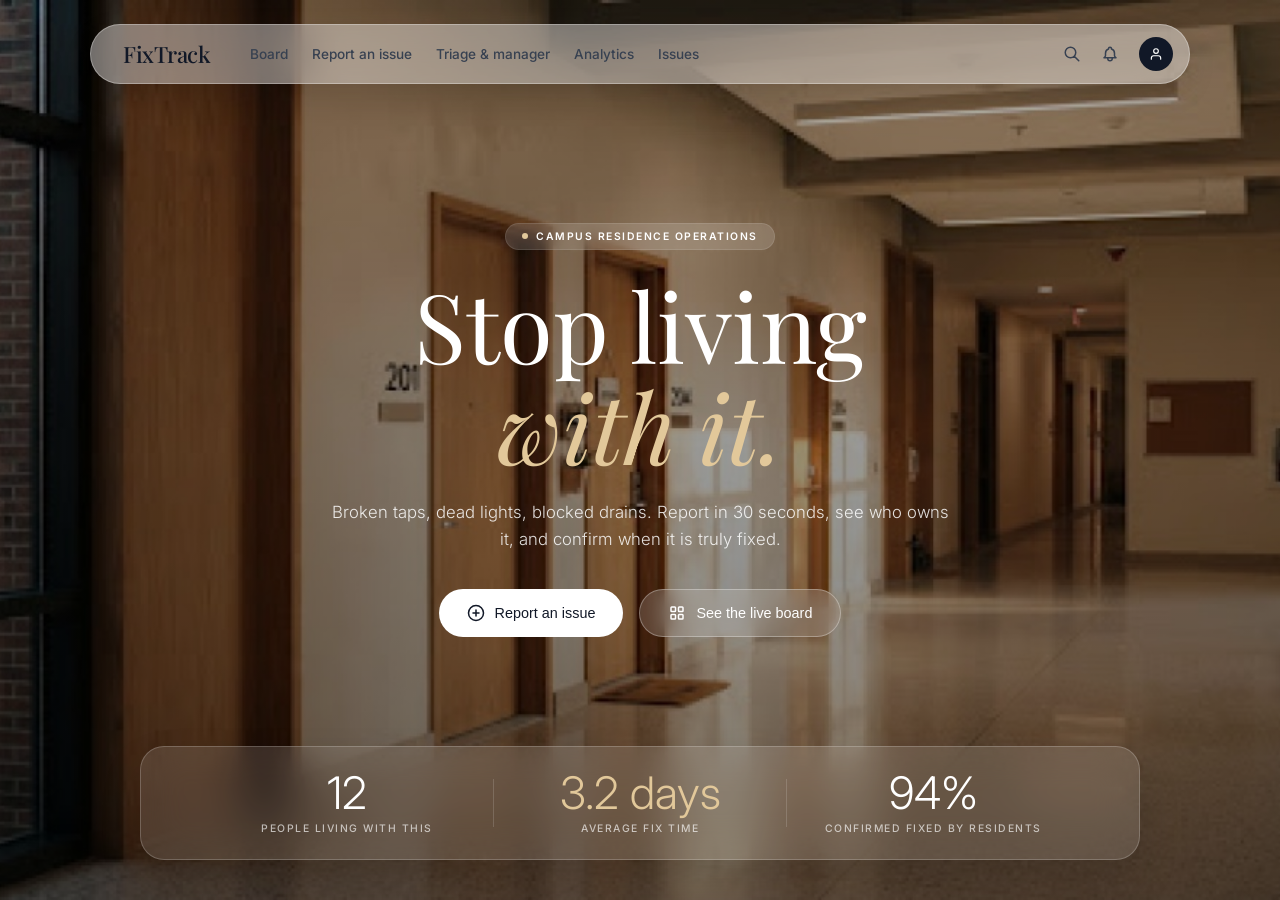
==== Index.html @ f8e8e826 "added hero section of landing page" ====
<!DOCTYPE html>
<html lang="en">

<head>
    <meta charset="UTF-8">
    <meta name="viewport" content="width=device-width, initial-scale=1.0">
    <title>FixTrack - Hero</title>
    <link rel="preconnect" href="https://fonts.googleapis.com">
    <link rel="preconnect" href="https://fonts.gstatic.com" crossorigin>
    <link
        href="https://fonts.googleapis.com/css2?family=Inter:wght@300;400;500;600&family=Playfair+Display:ital,wght@0,400;0,500;1,400;1,500&display=swap"
        rel="stylesheet">
    <link rel="stylesheet" href="style.css">
</head>

<body>
    <div class="hero-section">
        <img src="image_2218ff.jpg" alt="Campus Hallway" class="hero-bg-img">
        <div class="hero-overlay"></div>
        <nav class="navbar">
            <div class="nav-left">
                <div class="logo">FixTrack</div>
                <div class="nav-links">
                    <a href="#">Board</a>
                    <a href="#">Report an issue</a>
                    <a href="#">Triage & manager</a>
                    <a href="#">Analytics</a>
                    <a href="#">Issues</a>
                </div>
            </div>
            <div class="nav-right">
                <svg class="nav-icon" width="18" height="18" fill="none" stroke="currentColor" stroke-width="2"
                    viewBox="0 0 24 24">
                    <path stroke-linecap="round" stroke-linejoin="round"
                        d="M21 21l-6-6m2-5a7 7 0 11-14 0 7 7 0 0114 0z"></path>
                </svg>
                <svg class="nav-icon" width="18" height="18" fill="none" stroke="currentColor" stroke-width="2"
                    viewBox="0 0 24 24">
                    <path stroke-linecap="round" stroke-linejoin="round"
                        d="M15 17h5l-1.405-1.405A2.032 2.032 0 0118 14.158V11a6.002 6.002 0 00-4-5.659V5a2 2 0 10-4 0v.341C7.67 6.165 6 8.388 6 11v3.159c0 .538-.214 1.055-.595 1.436L4 17h5m6 0v1a3 3 0 11-6 0v-1m6 0H9">
                    </path>
                </svg>
                <div class="profile-btn">
                    <svg width="14" height="14" fill="none" stroke="currentColor" stroke-width="2" viewBox="0 0 24 24">
                        <path stroke-linecap="round" stroke-linejoin="round"
                            d="M20 21v-2a4 4 0 00-4-4H8a4 4 0 00-4 4v2m8-10a4 4 0 100-8 4 4 0 000 8z"></path>
                    </svg>
                </div>
            </div>
        </nav>
        <div class="hero-content">
            <div class="tag">
                <span class="tag-dot"></span> Campus Residence Operations
            </div>
            <h1 class="hero-title">
                Stop living <br> <i>with it.</i>
            </h1>
            <p class="hero-subtitle">
                Broken taps, dead lights, blocked drains. Report in 30 seconds,
                see who owns it, and confirm when it is truly fixed.
            </p>
            <div class="btn-group">
                <button class="btn btn-primary">
                    <svg width="18" height="18" fill="none" stroke="currentColor" stroke-width="2" viewBox="0 0 24 24">
                        <circle cx="12" cy="12" r="10"></circle>
                        <path stroke-linecap="round" stroke-linejoin="round" d="M12 8v8M8 12h8"></path>
                    </svg>
                    Report an issue
                </button>
                <button class="btn btn-secondary">
                    <svg width="18" height="18" fill="none" stroke="currentColor" stroke-width="2" viewBox="0 0 24 24">
                        <path stroke-linecap="round" stroke-linejoin="round"
                            d="M4 5a1 1 0 011-1h4a1 1 0 011 1v4a1 1 0 01-1 1H5a1 1 0 01-1-1V5zm10 0a1 1 0 011-1h4a1 1 0 011 1v4a1 1 0 01-1 1h-4a1 1 0 01-1-1V5zM4 15a1 1 0 011-1h4a1 1 0 011 1v4a1 1 0 01-1 1H5a1 1 0 01-1-1v-4zm10 0a1 1 0 011-1h4a1 1 0 011 1v4a1 1 0 01-1 1h-4a1 1 0 01-1-1v-4z">
                        </path>
                    </svg>
                    See the live board
                </button>
            </div>
        </div>
        <div class="stats-bar">
            <div class="stat-item">
                <div class="stat-num">12</div>
                <div class="stat-label">People living with this</div>
            </div>
            <div class="stat-divider"></div>
            <div class="stat-item">
                <div class="stat-num highlight">3.2 days</div>
                <div class="stat-label">Average fix time</div>
            </div>
            <div class="stat-divider"></div>
            <div class="stat-item">
                <div class="stat-num">94%</div>
                <div class="stat-label">Confirmed fixed by residents</div>
            </div>
        </div>
    </div>
</body>

</html>
---- style.css ----
* {
    margin: 0;
    padding: 0;
    box-sizing: border-box;
}

body {
    font-family: 'Inter', sans-serif;
    overflow-x: hidden;
    background-color: #000;
}

.hero-section {
    position: relative;
    width: 100vw;
    height: 100vh;
    display: flex;
    flex-direction: column;
    align-items: center;
    justify-content: center;
    overflow: hidden;
    /* Ensures the image doesn't spill out */
    color: white;
}

.hero-bg-img {
    position: absolute;
    top: 0;
    left: 0;
    width: 100%;
    height: 100%;
    object-fit: cover;
    z-index: 1;
}

.hero-overlay {
    position: absolute;
    top: 0;
    left: 0;
    width: 100%;
    height: 100%;
    background: linear-gradient(rgba(0, 0, 0, 0.3), rgba(0, 0, 0, 0.5));
    z-index: 2;
}

.navbar {
    position: absolute;
    top: 24px;
    width: 92%;
    max-width: 1100px;
    height: 60px;
    background: rgba(255, 255, 255, 0.4);
    backdrop-filter: blur(24px);
    -webkit-backdrop-filter: blur(24px);
    border: 1px solid rgba(255, 255, 255, 0.3);
    border-radius: 100px;
    display: flex;
    align-items: center;
    justify-content: space-between;
    padding: 0 16px 0 32px;
    z-index: 10;
    box-shadow: 0 10px 30px rgba(0, 0, 0, 0.1);
}

.nav-left {
    display: flex;
    align-items: center;
    gap: 40px;
}

.logo {
    font-family: 'Playfair Display', serif;
    font-size: 1.4rem;
    font-weight: 500;
    color: #111827;
    letter-spacing: -0.5px;
}

.nav-links {
    display: flex;
    gap: 24px;
}

.nav-links a {
    text-decoration: none;
    color: #374151;
    font-size: 0.85rem;
    font-weight: 500;
    transition: color 0.2s;
}

.nav-links a:hover {
    color: #000;
}

.nav-right {
    display: flex;
    align-items: center;
    gap: 20px;
    color: #374151;
}

.nav-icon {
    cursor: pointer;
    transition: color 0.2s;
}

.nav-icon:hover {
    color: #000;
}

.profile-btn {
    width: 34px;
    height: 34px;
    background-color: #111827;
    border-radius: 50%;
    display: flex;
    align-items: center;
    justify-content: center;
    color: white;
    cursor: pointer;
}

.hero-content {
    text-align: center;
    max-width: 750px;
    margin-top: -40px;
    z-index: 5;
    position: relative;
}

.tag {
    display: inline-flex;
    align-items: center;
    gap: 8px;
    background: rgba(255, 255, 255, 0.15);
    backdrop-filter: blur(10px);
    padding: 6px 16px;
    border-radius: 50px;
    font-size: 0.65rem;
    font-weight: 600;
    letter-spacing: 1.5px;
    text-transform: uppercase;
    margin-bottom: 24px;
    border: 1px solid rgba(255, 255, 255, 0.1);
}

.tag-dot {
    width: 6px;
    height: 6px;
    background-color: #E2C89A;
    border-radius: 50%;
}

.hero-title {
    font-family: 'Playfair Display', serif;
    font-size: 6rem;
    line-height: 1.05;
    font-weight: 400;
    margin-bottom: 24px;
}

.hero-title i {
    font-style: italic;
    color: #E2C89A;
}

.hero-subtitle {
    font-size: 1.05rem;
    line-height: 1.6;
    color: rgba(255, 255, 255, 0.85);
    font-weight: 300;
    max-width: 620px;
    margin: 0 auto 36px;
}

.btn-group {
    display: flex;
    justify-content: center;
    gap: 16px;
}

.btn {
    display: inline-flex;
    align-items: center;
    gap: 10px;
    padding: 14px 28px;
    border-radius: 50px;
    font-size: 0.9rem;
    font-weight: 500;
    cursor: pointer;
    border: none;
    transition: all 0.3s;
}

.btn-primary {
    background-color: #ffffff;
    color: #111827;
}

.btn-primary:hover {
    background-color: #f3f4f6;
}

.btn-secondary {
    background-color: rgba(255, 255, 255, 0.15);
    backdrop-filter: blur(12px);
    color: #ffffff;
    border: 1px solid rgba(255, 255, 255, 0.3);
}

.btn-secondary:hover {
    background-color: rgba(255, 255, 255, 0.25);
}

.stats-bar {
    position: absolute;
    bottom: 40px;
    width: 85%;
    max-width: 1000px;
    background: rgba(255, 255, 255, 0.12);
    backdrop-filter: blur(20px);
    -webkit-backdrop-filter: blur(20px);
    border: 1px solid rgba(255, 255, 255, 0.2);
    border-radius: 24px;
    display: flex;
    justify-content: space-between;
    align-items: center;
    padding: 24px 60px;
    z-index: 5;
    box-shadow: 0 20px 40px rgba(0, 0, 0, 0.15);
}

.stat-item {
    text-align: center;
    flex: 1;
}

.stat-num {
    font-size: 2.8rem;
    font-weight: 300;
    margin-bottom: 6px;
    line-height: 1;
}

.stat-num.highlight {
    color: #E2C89A;
}

.stat-label {
    font-size: 0.65rem;
    text-transform: uppercase;
    letter-spacing: 1.5px;
    color: rgba(255, 255, 255, 0.65);
    font-weight: 500;
}

.stat-divider {
    width: 1px;
    height: 48px;
    background: rgba(255, 255, 255, 0.15);
}

@media (max-width: 900px) {
    .nav-links {
        display: none;
    }

    .hero-title {
        font-size: 4rem;
    }

    .stats-bar {
        flex-direction: column;
        gap: 20px;
        padding: 24px;
        bottom: 20px;
    }

    .stat-divider {
        width: 100%;
        height: 1px;
    }
}
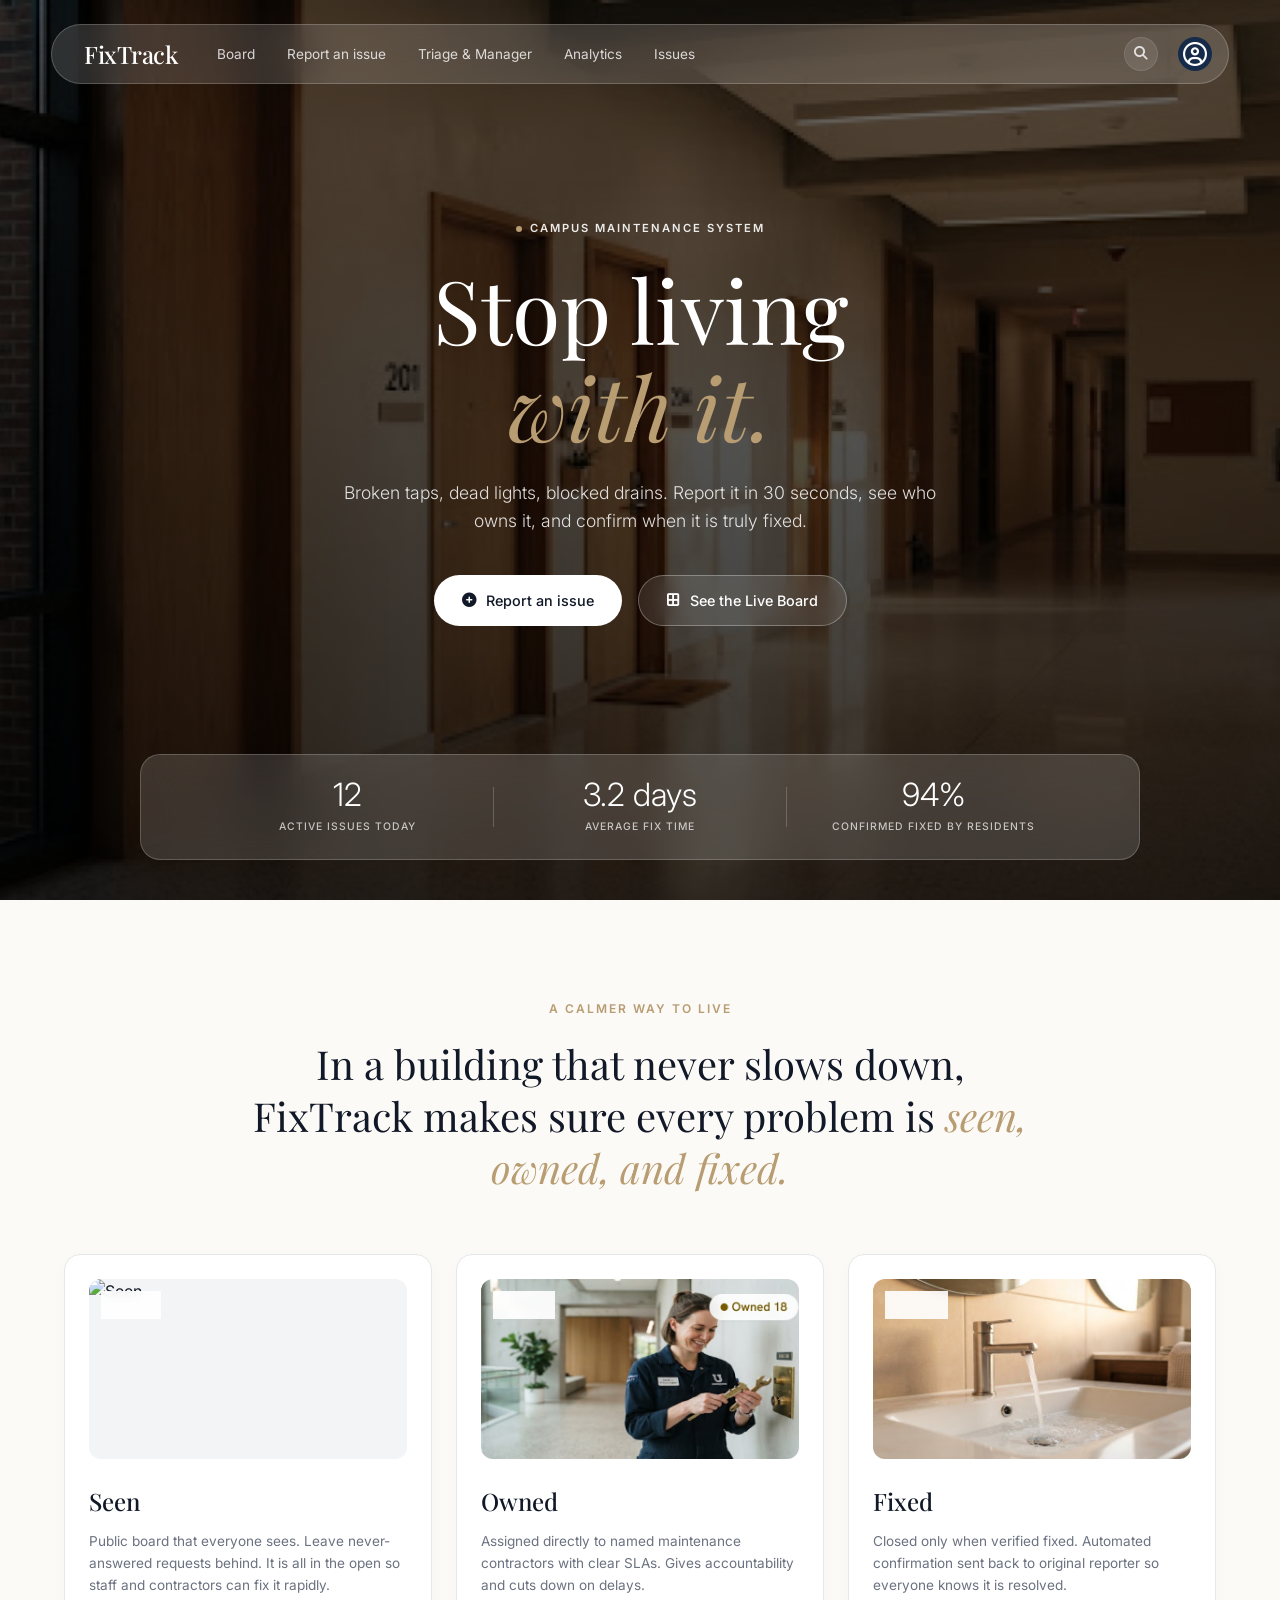
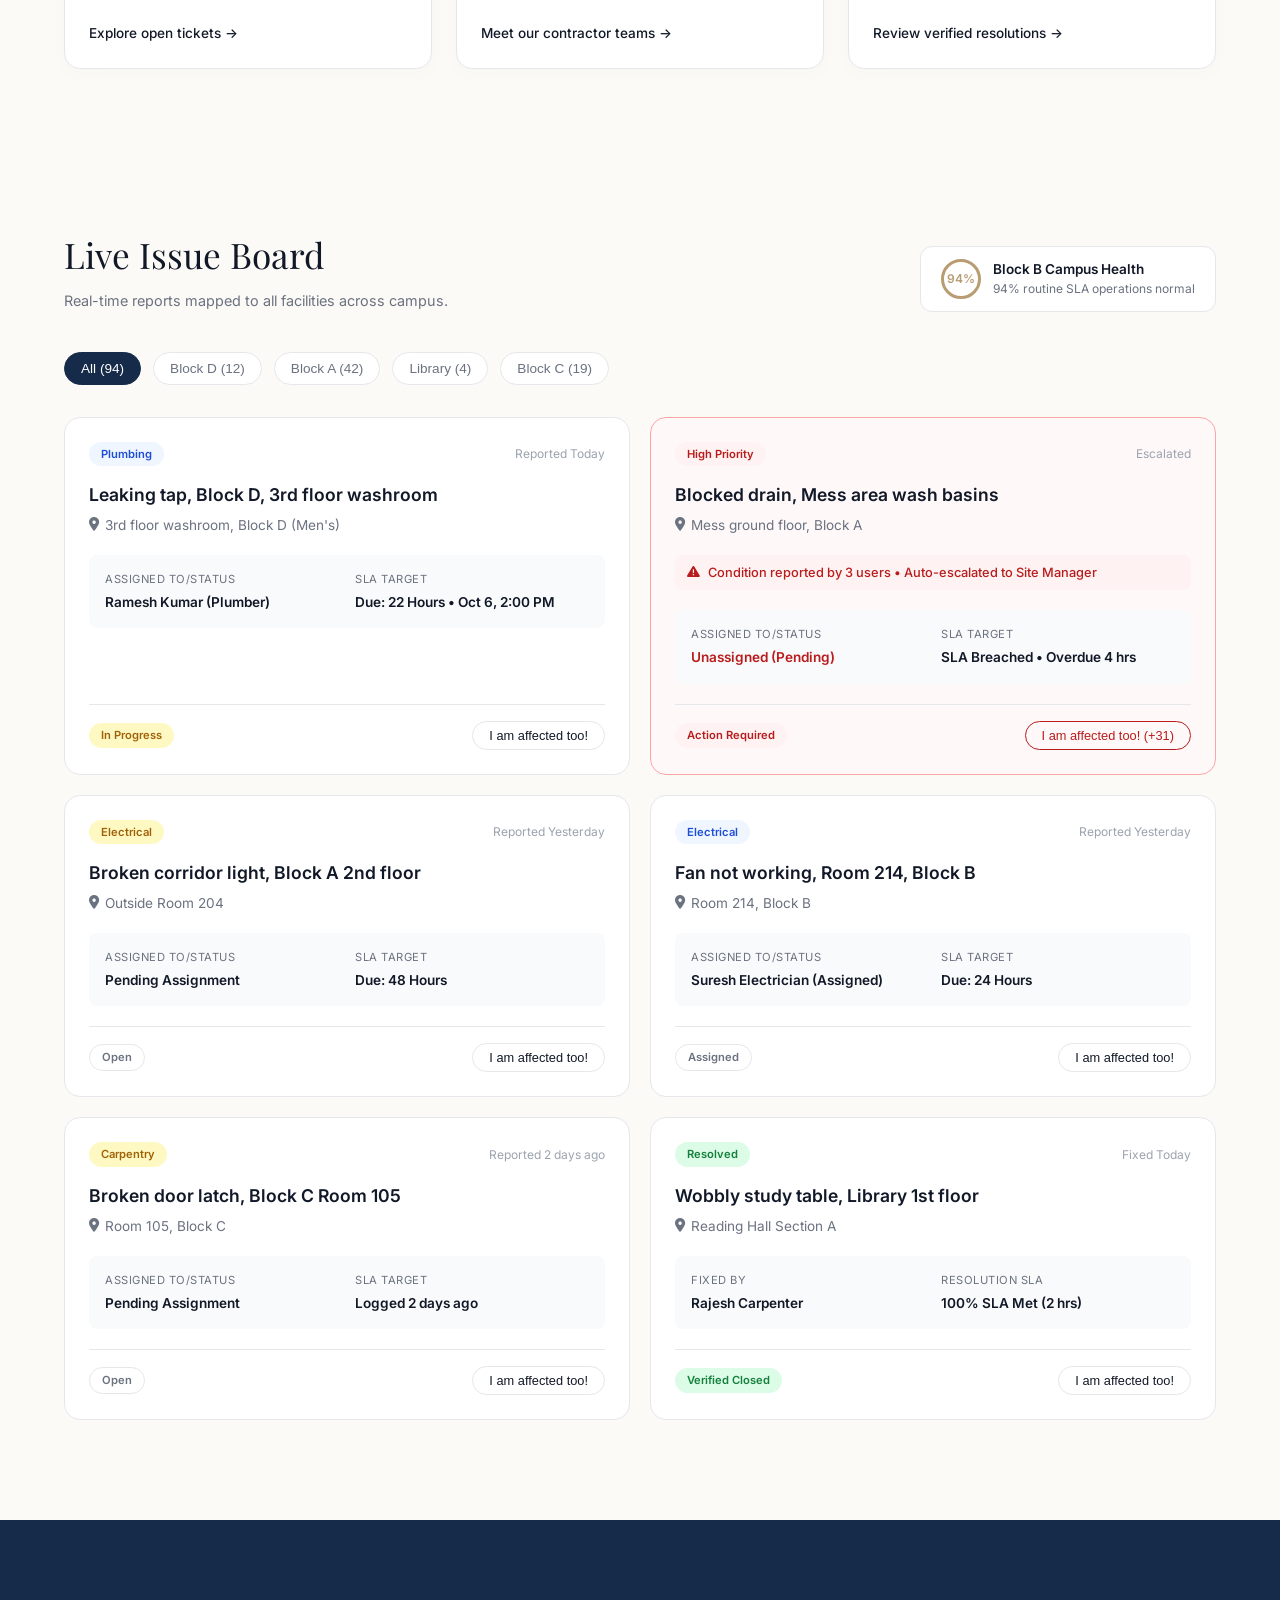
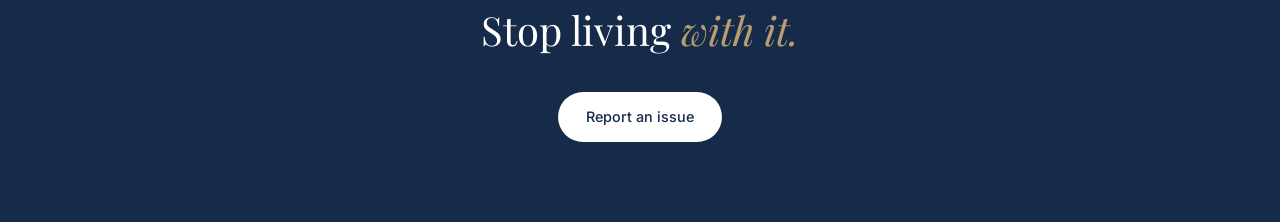
==== commit ece3d5ef: "completed Landing Page" ====
--- a/Index.html
+++ b/Index.html
@@ -4,16 +4,15 @@
 <head>
     <meta charset="UTF-8">
     <meta name="viewport" content="width=device-width, initial-scale=1.0">
-    <title>FixTrack - Hero</title>
+    <title>FixTrack - Stop living with it.</title>
     <link rel="preconnect" href="https://fonts.googleapis.com">
     <link rel="preconnect" href="https://fonts.gstatic.com" crossorigin>
-    <link
-        href="https://fonts.googleapis.com/css2?family=Inter:wght@300;400;500;600&family=Playfair+Display:ital,wght@0,400;0,500;1,400;1,500&display=swap"
-        rel="stylesheet">
+    <link href="https://fonts.googleapis.com/css2?family=Inter:wght@300;400;500;600&family=Playfair+Display:ital,wght@0,400;0,500;0,600;1,400;1,500;1,600&display=swap" rel="stylesheet">
+    <link rel="stylesheet" href="https://cdnjs.cloudflare.com/ajax/libs/font-awesome/6.5.1/css/all.min.css">
     <link rel="stylesheet" href="style.css">
 </head>
-
 <body>
+    <!-- HERO SECTION -->
     <div class="hero-section">
         <img src="image_2218ff.jpg" alt="Campus Hallway" class="hero-bg-img">
         <div class="hero-overlay"></div>
@@ -23,68 +22,49 @@
                 <div class="nav-links">
                     <a href="#">Board</a>
                     <a href="#">Report an issue</a>
-                    <a href="#">Triage & manager</a>
+                    <a href="#">Triage & Manager</a>
                     <a href="#">Analytics</a>
                     <a href="#">Issues</a>
                 </div>
             </div>
             <div class="nav-right">
-                <svg class="nav-icon" width="18" height="18" fill="none" stroke="currentColor" stroke-width="2"
-                    viewBox="0 0 24 24">
-                    <path stroke-linecap="round" stroke-linejoin="round"
-                        d="M21 21l-6-6m2-5a7 7 0 11-14 0 7 7 0 0114 0z"></path>
-                </svg>
-                <svg class="nav-icon" width="18" height="18" fill="none" stroke="currentColor" stroke-width="2"
-                    viewBox="0 0 24 24">
-                    <path stroke-linecap="round" stroke-linejoin="round"
-                        d="M15 17h5l-1.405-1.405A2.032 2.032 0 0118 14.158V11a6.002 6.002 0 00-4-5.659V5a2 2 0 10-4 0v.341C7.67 6.165 6 8.388 6 11v3.159c0 .538-.214 1.055-.595 1.436L4 17h5m6 0v1a3 3 0 11-6 0v-1m6 0H9">
-                    </path>
-                </svg>
-                <div class="profile-btn">
-                    <svg width="14" height="14" fill="none" stroke="currentColor" stroke-width="2" viewBox="0 0 24 24">
-                        <path stroke-linecap="round" stroke-linejoin="round"
-                            d="M20 21v-2a4 4 0 00-4-4H8a4 4 0 00-4 4v2m8-10a4 4 0 100-8 4 4 0 000 8z"></path>
-                    </svg>
-                </div>
+                <div class="search-container">
+                    <i class="fa-solid fa-magnifying-glass"></i>
+                </div>
+                <div class="profile-btn"><i class="fa-regular fa-circle-user" style="font-size: x-large;"></i></div>
             </div>
         </nav>
+        
         <div class="hero-content">
             <div class="tag">
-                <span class="tag-dot"></span> Campus Residence Operations
+                <span class="tag-dot"></span> Campus Maintenance System
             </div>
             <h1 class="hero-title">
                 Stop living <br> <i>with it.</i>
             </h1>
             <p class="hero-subtitle">
-                Broken taps, dead lights, blocked drains. Report in 30 seconds,
-                see who owns it, and confirm when it is truly fixed.
+                Broken taps, dead lights, blocked drains. Report it in 30 seconds, see who owns it, and confirm when it is truly fixed.
             </p>
             <div class="btn-group">
-                <button class="btn btn-primary">
-                    <svg width="18" height="18" fill="none" stroke="currentColor" stroke-width="2" viewBox="0 0 24 24">
-                        <circle cx="12" cy="12" r="10"></circle>
-                        <path stroke-linecap="round" stroke-linejoin="round" d="M12 8v8M8 12h8"></path>
-                    </svg>
+                <a href="#" class="btn btn-primary">
+                    <i class="fa-solid fa-circle-plus"></i>
                     Report an issue
-                </button>
-                <button class="btn btn-secondary">
-                    <svg width="18" height="18" fill="none" stroke="currentColor" stroke-width="2" viewBox="0 0 24 24">
-                        <path stroke-linecap="round" stroke-linejoin="round"
-                            d="M4 5a1 1 0 011-1h4a1 1 0 011 1v4a1 1 0 01-1 1H5a1 1 0 01-1-1V5zm10 0a1 1 0 011-1h4a1 1 0 011 1v4a1 1 0 01-1 1h-4a1 1 0 01-1-1V5zM4 15a1 1 0 011-1h4a1 1 0 011 1v4a1 1 0 01-1 1H5a1 1 0 01-1-1v-4zm10 0a1 1 0 011-1h4a1 1 0 011 1v4a1 1 0 01-1 1h-4a1 1 0 01-1-1v-4z">
-                        </path>
-                    </svg>
-                    See the live board
-                </button>
+                </a>
+                <a href="#" class="btn btn-secondary">
+                    <i class="fa-solid fa-border-all"></i>
+                    See the Live Board
+                </a>
             </div>
         </div>
+        
         <div class="stats-bar">
             <div class="stat-item">
                 <div class="stat-num">12</div>
-                <div class="stat-label">People living with this</div>
+                <div class="stat-label">Active issues today</div>
             </div>
             <div class="stat-divider"></div>
             <div class="stat-item">
-                <div class="stat-num highlight">3.2 days</div>
+                <div class="stat-num">3.2 days</div>
                 <div class="stat-label">Average fix time</div>
             </div>
             <div class="stat-divider"></div>
@@ -94,6 +74,242 @@
             </div>
         </div>
     </div>
+
+    <section class="features-section">
+        <span class="section-tag">A Calmer Way to Live</span>
+        <h2 class="features-title">In a building that never slows down, FixTrack makes sure every problem is <i>seen, owned, and fixed.</i></h2>
+        
+        <div class="features-grid">
+            <div class="feature-card">
+                <div class="feature-img-box">
+                    <div class="feature-step-tag">Step 1</div>
+                    <img src="Seen_Card.jpeg" alt="Seen">
+                </div>
+                <h3>Seen</h3>
+                <p>Public board that everyone sees. Leave never-answered requests behind. It is all in the open so staff and contractors can fix it rapidly.</p>
+                <a href="#" class="feature-link">Explore open tickets &rarr;</a>
+            </div>
+            <div class="feature-card">
+                <div class="feature-img-box">
+                    <div class="feature-step-tag">Step 2</div>
+                    <img src="Owned_Card.jpeg" alt="Owned">
+                </div>
+                <h3>Owned</h3>
+                <p>Assigned directly to named maintenance contractors with clear SLAs. Gives accountability and cuts down on delays.</p>
+                <a href="#" class="feature-link">Meet our contractor teams &rarr;</a>
+            </div>
+            <div class="feature-card">
+                <div class="feature-img-box">
+                    <div class="feature-step-tag">Step 3</div>
+                    <img src="Fixed_Card.jpeg" alt="Fixed">
+                </div>
+                <h3>Fixed</h3>
+                <p>Closed only when verified fixed. Automated confirmation sent back to original reporter so everyone knows it is resolved.</p>
+                <a href="#" class="feature-link">Review verified resolutions &rarr;</a>
+            </div>
+        </div>
+    </section>
+
+    <section class="board-section">
+        <div class="board-container">
+            <div class="board-header">
+                <div class="board-header-left">
+                    <h2>Live Issue Board</h2>
+                    <p>Real-time reports mapped to all facilities across campus.</p>
+                </div>
+                <div class="health-widget">
+                    <div class="health-circle">94%</div>
+                    <div class="health-text">
+                        <h4>Block B Campus Health</h4>
+                        <p>94% routine SLA operations normal</p>
+                    </div>
+                </div>
+            </div>
+
+            <div class="board-tabs">
+                <button class="tab active">All (94)</button>
+                <button class="tab">Block D (12)</button>
+                <button class="tab">Block A (42)</button>
+                <button class="tab">Library (4)</button>
+                <button class="tab">Block C (19)</button>
+            </div>
+
+            <div class="issues-grid">
+                <div class="issue-card">
+                    <div class="card-top">
+                        <span class="badge blue">Plumbing</span>
+                        <span class="time-text">Reported Today</span>
+                    </div>
+                    <h3 class="issue-title">Leaking tap, Block D, 3rd floor washroom</h3>
+                    <div class="issue-location">
+                        <i class="fa-solid fa-location-dot"></i>
+                        3rd floor washroom, Block D (Men's)
+                    </div>
+                    <div class="details-box">
+                        <div class="detail-item">
+                            <p>Assigned To/Status</p>
+                            <h5>Ramesh Kumar (Plumber)</h5>
+                        </div>
+                        <div class="detail-item">
+                            <p>SLA Target</p>
+                            <h5>Due: 22 Hours • Oct 6, 2:00 PM</h5>
+                        </div>
+                    </div>
+                    <div class="card-bottom">
+                        <span class="badge yellow">In Progress</span>
+                        <div class="card-actions">
+                            <button>I am affected too!</button>
+                        </div>
+                    </div>
+                </div>
+                <div class="issue-card urgent">
+                    <div class="card-top">
+                        <span class="badge red">High Priority</span>
+                        <span class="time-text">Escalated</span>
+                    </div>
+                    <h3 class="issue-title">Blocked drain, Mess area wash basins</h3>
+                    <div class="issue-location">
+                        <i class="fa-solid fa-location-dot"></i>
+                        Mess ground floor, Block A
+                    </div>
+                    <div class="urgent-banner">
+                        <i class="fa-solid fa-triangle-exclamation"></i>
+                        Condition reported by 3 users • Auto-escalated to Site Manager
+                    </div>
+                    <div class="details-box">
+                        <div class="detail-item">
+                            <p>Assigned To/Status</p>
+                            <h5 style="color: var(--text-red);">Unassigned (Pending)</h5>
+                        </div>
+                        <div class="detail-item">
+                            <p>SLA Target</p>
+                            <h5>SLA Breached • Overdue 4 hrs</h5>
+                        </div>
+                    </div>
+                    <div class="card-bottom">
+                        <span class="badge red">Action Required</span>
+                        <div class="card-actions">
+                            <button class="urgent-btn">I am affected too! (+31)</button>
+                        </div>
+                    </div>
+                </div>
+                <div class="issue-card">
+                    <div class="card-top">
+                        <span class="badge yellow">Electrical</span>
+                        <span class="time-text">Reported Yesterday</span>
+                    </div>
+                    <h3 class="issue-title">Broken corridor light, Block A 2nd floor</h3>
+                    <div class="issue-location">
+                        <i class="fa-solid fa-location-dot"></i>
+                        Outside Room 204
+                    </div>
+                    <div class="details-box">
+                        <div class="detail-item">
+                            <p>Assigned To/Status</p>
+                            <h5>Pending Assignment</h5>
+                        </div>
+                        <div class="detail-item">
+                            <p>SLA Target</p>
+                            <h5>Due: 48 Hours</h5>
+                        </div>
+                    </div>
+                    <div class="card-bottom">
+                        <span class="badge outline">Open</span>
+                        <div class="card-actions">
+                            <button>I am affected too!</button>
+                        </div>
+                    </div>
+                </div>
+                <div class="issue-card">
+                    <div class="card-top">
+                        <span class="badge blue">Electrical</span>
+                        <span class="time-text">Reported Yesterday</span>
+                    </div>
+                    <h3 class="issue-title">Fan not working, Room 214, Block B</h3>
+                    <div class="issue-location">
+                        <i class="fa-solid fa-location-dot"></i>
+                        Room 214, Block B
+                    </div>
+                    <div class="details-box">
+                        <div class="detail-item">
+                            <p>Assigned To/Status</p>
+                            <h5>Suresh Electrician (Assigned)</h5>
+                        </div>
+                        <div class="detail-item">
+                            <p>SLA Target</p>
+                            <h5>Due: 24 Hours</h5>
+                        </div>
+                    </div>
+                    <div class="card-bottom">
+                        <span class="badge outline">Assigned</span>
+                        <div class="card-actions">
+                            <button>I am affected too!</button>
+                        </div>
+                    </div>
+                </div>
+                <div class="issue-card">
+                    <div class="card-top">
+                        <span class="badge yellow">Carpentry</span>
+                        <span class="time-text">Reported 2 days ago</span>
+                    </div>
+                    <h3 class="issue-title">Broken door latch, Block C Room 105</h3>
+                    <div class="issue-location">
+                        <i class="fa-solid fa-location-dot"></i>
+                        Room 105, Block C
+                    </div>
+                    <div class="details-box">
+                        <div class="detail-item">
+                            <p>Assigned To/Status</p>
+                            <h5>Pending Assignment</h5>
+                        </div>
+                        <div class="detail-item">
+                            <p>SLA Target</p>
+                            <h5>Logged 2 days ago</h5>
+                        </div>
+                    </div>
+                    <div class="card-bottom">
+                        <span class="badge outline">Open</span>
+                        <div class="card-actions">
+                            <button>I am affected too!</button>
+                        </div>
+                    </div>
+                </div>
+                <div class="issue-card">
+                    <div class="card-top">
+                        <span class="badge green">Resolved</span>
+                        <span class="time-text">Fixed Today</span>
+                    </div>
+                    <h3 class="issue-title">Wobbly study table, Library 1st floor</h3>
+                    <div class="issue-location">
+                        <i class="fa-solid fa-location-dot"></i>
+                        Reading Hall Section A
+                    </div>
+                    <div class="details-box">
+                        <div class="detail-item">
+                            <p>Fixed by</p>
+                            <h5>Rajesh Carpenter</h5>
+                        </div>
+                        <div class="detail-item">
+                            <p>Resolution SLA</p>
+                            <h5>100% SLA Met (2 hrs)</h5>
+                        </div>
+                    </div>
+                    <div class="card-bottom">
+                        <span class="badge green">Verified Closed</span>
+                        <div class="card-actions">
+                            <button>I am affected too!</button>
+                        </div>
+                    </div>
+                </div>
+
+            </div>
+        </div>
+    </section>
+    <!-- footer -->
+    <footer class="site-footer">
+        <h2>Stop living <i>with it.</i></h2>
+        <a href="#" class="btn btn-primary" style="background: white; color: var(--primary-navy);">Report an issue</a>
+    </footer>
+
 </body>
-
 </html>
--- a/style.css
+++ b/style.css
@@ -1,284 +1,619 @@
-* {
-    margin: 0;
-    padding: 0;
-    box-sizing: border-box;
-}
-
-body {
-    font-family: 'Inter', sans-serif;
-    overflow-x: hidden;
-    background-color: #000;
-}
-
-.hero-section {
-    position: relative;
-    width: 100vw;
-    height: 100vh;
-    display: flex;
-    flex-direction: column;
-    align-items: center;
-    justify-content: center;
-    overflow: hidden;
-    /* Ensures the image doesn't spill out */
-    color: white;
-}
-
-.hero-bg-img {
-    position: absolute;
-    top: 0;
-    left: 0;
-    width: 100%;
-    height: 100%;
-    object-fit: cover;
-    z-index: 1;
-}
-
-.hero-overlay {
-    position: absolute;
-    top: 0;
-    left: 0;
-    width: 100%;
-    height: 100%;
-    background: linear-gradient(rgba(0, 0, 0, 0.3), rgba(0, 0, 0, 0.5));
-    z-index: 2;
-}
-
-.navbar {
-    position: absolute;
-    top: 24px;
-    width: 92%;
-    max-width: 1100px;
-    height: 60px;
-    background: rgba(255, 255, 255, 0.4);
-    backdrop-filter: blur(24px);
-    -webkit-backdrop-filter: blur(24px);
-    border: 1px solid rgba(255, 255, 255, 0.3);
-    border-radius: 100px;
-    display: flex;
-    align-items: center;
-    justify-content: space-between;
-    padding: 0 16px 0 32px;
-    z-index: 10;
-    box-shadow: 0 10px 30px rgba(0, 0, 0, 0.1);
-}
-
-.nav-left {
-    display: flex;
-    align-items: center;
-    gap: 40px;
-}
-
-.logo {
-    font-family: 'Playfair Display', serif;
-    font-size: 1.4rem;
-    font-weight: 500;
-    color: #111827;
-    letter-spacing: -0.5px;
-}
-
-.nav-links {
-    display: flex;
-    gap: 24px;
-}
-
-.nav-links a {
-    text-decoration: none;
-    color: #374151;
-    font-size: 0.85rem;
-    font-weight: 500;
-    transition: color 0.2s;
-}
-
-.nav-links a:hover {
-    color: #000;
-}
-
-.nav-right {
-    display: flex;
-    align-items: center;
-    gap: 20px;
-    color: #374151;
-}
-
-.nav-icon {
-    cursor: pointer;
-    transition: color 0.2s;
-}
-
-.nav-icon:hover {
-    color: #000;
-}
-
-.profile-btn {
-    width: 34px;
-    height: 34px;
-    background-color: #111827;
-    border-radius: 50%;
-    display: flex;
-    align-items: center;
-    justify-content: center;
-    color: white;
-    cursor: pointer;
-}
-
-.hero-content {
-    text-align: center;
-    max-width: 750px;
-    margin-top: -40px;
-    z-index: 5;
-    position: relative;
-}
-
-.tag {
-    display: inline-flex;
-    align-items: center;
-    gap: 8px;
-    background: rgba(255, 255, 255, 0.15);
-    backdrop-filter: blur(10px);
-    padding: 6px 16px;
-    border-radius: 50px;
-    font-size: 0.65rem;
-    font-weight: 600;
-    letter-spacing: 1.5px;
-    text-transform: uppercase;
-    margin-bottom: 24px;
-    border: 1px solid rgba(255, 255, 255, 0.1);
-}
-
-.tag-dot {
-    width: 6px;
-    height: 6px;
-    background-color: #E2C89A;
-    border-radius: 50%;
-}
-
-.hero-title {
-    font-family: 'Playfair Display', serif;
-    font-size: 6rem;
-    line-height: 1.05;
-    font-weight: 400;
-    margin-bottom: 24px;
-}
-
-.hero-title i {
-    font-style: italic;
-    color: #E2C89A;
-}
-
-.hero-subtitle {
-    font-size: 1.05rem;
-    line-height: 1.6;
-    color: rgba(255, 255, 255, 0.85);
-    font-weight: 300;
-    max-width: 620px;
-    margin: 0 auto 36px;
-}
-
-.btn-group {
-    display: flex;
-    justify-content: center;
-    gap: 16px;
-}
-
-.btn {
-    display: inline-flex;
-    align-items: center;
-    gap: 10px;
-    padding: 14px 28px;
-    border-radius: 50px;
-    font-size: 0.9rem;
-    font-weight: 500;
-    cursor: pointer;
-    border: none;
-    transition: all 0.3s;
-}
-
-.btn-primary {
-    background-color: #ffffff;
-    color: #111827;
-}
-
-.btn-primary:hover {
-    background-color: #f3f4f6;
-}
-
-.btn-secondary {
-    background-color: rgba(255, 255, 255, 0.15);
-    backdrop-filter: blur(12px);
-    color: #ffffff;
-    border: 1px solid rgba(255, 255, 255, 0.3);
-}
-
-.btn-secondary:hover {
-    background-color: rgba(255, 255, 255, 0.25);
-}
-
-.stats-bar {
-    position: absolute;
-    bottom: 40px;
-    width: 85%;
-    max-width: 1000px;
-    background: rgba(255, 255, 255, 0.12);
-    backdrop-filter: blur(20px);
-    -webkit-backdrop-filter: blur(20px);
-    border: 1px solid rgba(255, 255, 255, 0.2);
-    border-radius: 24px;
-    display: flex;
-    justify-content: space-between;
-    align-items: center;
-    padding: 24px 60px;
-    z-index: 5;
-    box-shadow: 0 20px 40px rgba(0, 0, 0, 0.15);
-}
-
-.stat-item {
-    text-align: center;
-    flex: 1;
-}
-
-.stat-num {
-    font-size: 2.8rem;
-    font-weight: 300;
-    margin-bottom: 6px;
-    line-height: 1;
-}
-
-.stat-num.highlight {
-    color: #E2C89A;
-}
-
-.stat-label {
-    font-size: 0.65rem;
-    text-transform: uppercase;
-    letter-spacing: 1.5px;
-    color: rgba(255, 255, 255, 0.65);
-    font-weight: 500;
-}
-
-.stat-divider {
-    width: 1px;
-    height: 48px;
-    background: rgba(255, 255, 255, 0.15);
-}
-
-@media (max-width: 900px) {
-    .nav-links {
-        display: none;
-    }
-
-    .hero-title {
-        font-size: 4rem;
-    }
-
-    .stats-bar {
-        flex-direction: column;
-        gap: 20px;
-        padding: 24px;
-        bottom: 20px;
-    }
-
-    .stat-divider {
-        width: 100%;
-        height: 1px;
-    }
-}+
+        /* --- GLOBAL STYLES --- */
+        :root {
+            --bg-cream: #FCFAF6;
+            --text-main: #111827;
+            --text-muted: #6B7280;
+            --text-light: #9CA3AF;
+            --primary-navy: #162B49;
+            --accent-gold: #B89C72;
+            --border-color: #E5E7EB;
+            
+            /* Status Colors */
+            --bg-blue: #EFF6FF;
+            --text-blue: #1D4ED8;
+            --bg-yellow: #FEF9C3;
+            --text-yellow: #A16207;
+            --bg-red: #FEF2F2;
+            --text-red: #B91C1C;
+            --border-red: #FCA5A5;
+            --bg-green: #DCFCE7;
+            --text-green: #15803D;
+        }
+
+        * {
+            margin: 0;
+            padding: 0;
+            box-sizing: border-box;
+        }
+
+        body {
+            font-family: 'Inter', sans-serif;
+            overflow-x: hidden;
+            background-color: var(--bg-cream);
+            color: var(--text-main);
+            line-height: 1.5;
+        }
+
+        /* --- HERO SECTION --- */
+        .hero-section {
+            position: relative;
+            width: 100vw;
+            height: 100vh;
+            min-height: 800px;
+            display: flex;
+            flex-direction: column;
+            align-items: center;
+            justify-content: center;
+            overflow: hidden;
+            color: white;
+            background-color: #000;
+        }
+
+        .hero-bg-img {
+            position: absolute;
+            top: 0;
+            left: 0;
+            width: 100%;
+            height: 100%;
+            object-fit: cover;
+            z-index: 1;
+            opacity: 0.7;
+        }
+
+        .hero-overlay {
+            position: absolute;
+            top: 0;
+            left: 0;
+            width: 100%;
+            height: 100%;
+            background: linear-gradient(rgba(0, 0, 0, 0.4), rgba(0, 0, 0, 0.7));
+            z-index: 2;
+        }
+
+        .navbar {
+            position: absolute;
+            top: 24px;
+            width: 92%;
+            max-width: 1200px;
+            height: 60px;
+            background: rgba(255, 255, 255, 0.15);
+            backdrop-filter: blur(24px);
+            -webkit-backdrop-filter: blur(24px);
+            border: 1px solid rgba(255, 255, 255, 0.2);
+            border-radius: 100px;
+            display: flex;
+            align-items: center;
+            justify-content: space-between;
+            padding: 0 16px 0 32px;
+            z-index: 10;
+        }
+
+        .nav-left { display: flex; align-items: center; gap: 40px; }
+        
+        .logo {
+            font-family: 'Playfair Display', serif;
+            font-size: 1.5rem;
+            font-weight: 500;
+            color: white;
+            letter-spacing: -0.5px;
+        }
+
+        .nav-links { display: flex; gap: 32px; }
+        
+        .nav-links a {
+            text-decoration: none;
+            color: rgba(255, 255, 255, 0.8);
+            font-size: 0.85rem;
+            font-weight: 400;
+            transition: color 0.2s;
+        }
+        
+        .nav-links a:hover { color: white; }
+
+        .nav-right {
+            display: flex;
+            align-items: center;
+            gap: 20px;
+            color: white;
+        }
+
+        .search-container {
+            display: flex;
+            align-items: center;
+            justify-content: center;
+            gap: 8px;
+            background: rgba(255, 255, 255, 0.1);
+            width: 34px;
+            height: 34px;
+            border-radius: 50px;
+            font-size: 0.85rem;
+            color: rgba(255, 255, 255, 0.8);
+            border: 1px solid rgba(255, 255, 255, 0.1);
+        }
+
+        .profile-btn {
+            width: 34px; height: 34px;
+            background-color: var(--primary-navy);
+            border-radius: 50%;
+            display: flex;
+            align-items: center;
+            justify-content: center;
+            color: white;
+            font-size: 0.75rem;
+            font-weight: 600;
+        }
+
+        .hero-content {
+            text-align: center;
+            max-width: 800px;
+            margin-top: -60px;
+            z-index: 5;
+            position: relative;
+        }
+
+        .tag {
+            display: inline-flex;
+            align-items: center;
+            gap: 8px;
+            font-size: 0.7rem;
+            font-weight: 600;
+            letter-spacing: 2px;
+            text-transform: uppercase;
+            margin-bottom: 24px;
+            color: rgba(255, 255, 255, 0.9);
+        }
+
+        .tag-dot {
+            width: 6px; height: 6px;
+            background-color: var(--accent-gold);
+            border-radius: 50%;
+        }
+
+        .hero-title {
+            font-family: 'Playfair Display', serif;
+            font-size: 5.5rem;
+            line-height: 1.1;
+            font-weight: 400;
+            margin-bottom: 24px;
+        }
+
+        .hero-title i {
+            font-style: italic;
+            color: var(--accent-gold);
+        }
+
+        .hero-subtitle {
+            font-size: 1.1rem;
+            line-height: 1.6;
+            color: rgba(255, 255, 255, 0.85);
+            font-weight: 300;
+            max-width: 600px;
+            margin: 0 auto 40px;
+        }
+
+        .btn-group {
+            display: flex;
+            justify-content: center;
+            gap: 16px;
+        }
+
+        .btn {
+            display: inline-flex;
+            align-items: center;
+            gap: 10px;
+            padding: 14px 28px;
+            border-radius: 50px;
+            font-size: 0.9rem;
+            font-weight: 500;
+            cursor: pointer;
+            border: none;
+            transition: all 0.3s;
+            text-decoration: none;
+        }
+
+        .btn-primary {
+            background-color: #ffffff;
+            color: var(--text-main);
+        }
+
+        .btn-secondary {
+            background-color: rgba(255, 255, 255, 0.1);
+            backdrop-filter: blur(12px);
+            color: #ffffff;
+            border: 1px solid rgba(255, 255, 255, 0.3);
+        }
+
+        .stats-bar {
+            position: absolute;
+            bottom: 40px;
+            width: 90%;
+            max-width: 1000px;
+            background: rgba(255, 255, 255, 0.15);
+            backdrop-filter: blur(24px);
+            -webkit-backdrop-filter: blur(24px);
+            border: 1px solid rgba(255, 255, 255, 0.2);
+            border-radius: 20px;
+            display: flex;
+            justify-content: space-between;
+            align-items: center;
+            padding: 24px 60px;
+            z-index: 5;
+        }
+
+        .stat-item {
+            text-align: center;
+            flex: 1;
+        }
+
+        .stat-num {
+            font-size: 2rem;
+            font-weight: 300;
+            margin-bottom: 8px;
+            line-height: 1;
+        }
+
+        .stat-label {
+            font-size: 0.65rem;
+            text-transform: uppercase;
+            letter-spacing: 1px;
+            color: rgba(255, 255, 255, 0.7);
+            font-weight: 500;
+        }
+
+        .stat-divider {
+            width: 1px;
+            height: 40px;
+            background: rgba(255, 255, 255, 0.2);
+        }
+
+        /* --- FEATURES SECTION --- */
+        .features-section {
+            padding: 100px 5%;
+            text-align: center;
+            background-color: var(--bg-cream);
+        }
+
+        .section-tag {
+            font-size: 0.75rem;
+            font-weight: 600;
+            color: var(--accent-gold);
+            letter-spacing: 2px;
+            text-transform: uppercase;
+            margin-bottom: 20px;
+            display: block;
+        }
+
+        .features-title {
+            font-family: 'Playfair Display', serif;
+            font-size: 2.5rem;
+            font-weight: 400;
+            max-width: 800px;
+            margin: 0 auto 60px;
+            line-height: 1.3;
+        }
+
+        .features-title i {
+            color: var(--accent-gold);
+            font-style: italic;
+        }
+
+        .features-grid {
+            display: grid;
+            grid-template-columns: repeat(3, 1fr);
+            gap: 24px;
+            max-width: 1200px;
+            margin: 0 auto;
+            text-align: left;
+        }
+
+        .feature-card {
+            background: #ffffff;
+            border: 1px solid var(--border-color);
+            border-radius: 16px;
+            padding: 24px;
+            box-shadow: 0 4px 20px rgba(0,0,0,0.02);
+        }
+
+        .feature-img-box {
+            position: relative;
+            width: 100%;
+            height: 180px;
+            border-radius: 12px;
+            overflow: hidden;
+            margin-bottom: 24px;
+            background-color: #f3f4f6;
+        }
+
+        .feature-img-box img {
+            width: 100%;
+            height: 100%;
+            object-fit: cover;
+        }
+
+        .feature-step-tag {
+            position: absolute;
+            top: 12px;
+            left: 12px;
+            background: rgba(255,255,255,0.9);
+            backdrop-filter: blur(4px);
+            padding: 4px 12px;
+            border-radius: 50px;
+            font-size: 0.75rem;
+            font-weight: 600;
+            display: flex;
+            align-items: center;
+            gap: 6px;
+            border: 1px solid rgba(0,0,0,0.05);
+        }
+
+        .feature-card h3 {
+            font-family: 'Playfair Display', serif;
+            font-size: 1.5rem;
+            font-weight: 500;
+            margin-bottom: 12px;
+        }
+
+        .feature-card p {
+            font-size: 0.85rem;
+            color: var(--text-muted);
+            margin-bottom: 24px;
+            line-height: 1.6;
+        }
+
+        .feature-link {
+            font-size: 0.85rem;
+            font-weight: 500;
+            color: var(--text-main);
+            text-decoration: none;
+            display: inline-flex;
+            align-items: center;
+            gap: 6px;
+        }
+
+        /* --- LIVE ISSUE BOARD SECTION --- */
+        .board-section {
+            padding: 60px 5% 100px;
+            background-color: var(--bg-cream);
+        }
+
+        .board-container {
+            max-width: 1200px;
+            margin: 0 auto;
+        }
+
+        .board-header {
+            display: flex;
+            justify-content: space-between;
+            align-items: flex-end;
+            margin-bottom: 40px;
+        }
+
+        .board-header-left h2 {
+            font-family: 'Playfair Display', serif;
+            font-size: 2.2rem;
+            font-weight: 400;
+            margin-bottom: 8px;
+        }
+
+        .board-header-left p {
+            font-size: 0.9rem;
+            color: var(--text-muted);
+        }
+
+        .health-widget {
+            display: flex;
+            align-items: center;
+            gap: 12px;
+            background: #ffffff;
+            border: 1px solid var(--border-color);
+            padding: 12px 20px;
+            border-radius: 12px;
+        }
+
+        .health-circle {
+            width: 40px; height: 40px;
+            border-radius: 50%;
+            border: 3px solid var(--accent-gold);
+            display: flex;
+            align-items: center;
+            justify-content: center;
+            font-size: 0.75rem;
+            font-weight: 600;
+            color: var(--accent-gold);
+        }
+
+        .health-text h4 {
+            font-size: 0.85rem;
+            font-weight: 600;
+        }
+        .health-text p {
+            font-size: 0.75rem;
+            color: var(--text-muted);
+        }
+
+        .board-tabs {
+            display: flex;
+            gap: 12px;
+            margin-bottom: 32px;
+            flex-wrap: wrap;
+        }
+
+        .tab {
+            padding: 8px 16px;
+            border-radius: 50px;
+            font-size: 0.85rem;
+            font-weight: 500;
+            cursor: pointer;
+            border: 1px solid var(--border-color);
+            background: #ffffff;
+            color: var(--text-muted);
+            transition: all 0.2s;
+        }
+
+        .tab.active {
+            background-color: var(--primary-navy);
+            color: #ffffff;
+            border-color: var(--primary-navy);
+        }
+
+        .issues-grid {
+            display: grid;
+            grid-template-columns: repeat(2, 1fr);
+            gap: 20px;
+        }
+
+        .issue-card {
+            background: #ffffff;
+            border: 1px solid var(--border-color);
+            border-radius: 16px;
+            padding: 24px;
+            display: flex;
+            flex-direction: column;
+        }
+
+        .issue-card.urgent {
+            background-color: #FEF8F8;
+            border-color: var(--border-red);
+        }
+
+        .card-top {
+            display: flex;
+            justify-content: space-between;
+            align-items: center;
+            margin-bottom: 16px;
+        }
+
+        .badge {
+            padding: 4px 12px;
+            border-radius: 50px;
+            font-size: 0.7rem;
+            font-weight: 600;
+        }
+
+        .badge.blue { background: var(--bg-blue); color: var(--text-blue); }
+        .badge.yellow { background: var(--bg-yellow); color: var(--text-yellow); }
+        .badge.red { background: var(--bg-red); color: var(--text-red); }
+        .badge.green { background: var(--bg-green); color: var(--text-green); }
+        .badge.outline { border: 1px solid var(--border-color); color: var(--text-muted); }
+
+        .time-text {
+            font-size: 0.75rem;
+            color: var(--text-light);
+        }
+
+        .issue-title {
+            font-size: 1.1rem;
+            font-weight: 600;
+            margin-bottom: 6px;
+        }
+
+        .issue-location {
+            font-size: 0.85rem;
+            color: var(--text-muted);
+            margin-bottom: 20px;
+            display: flex;
+            align-items: center;
+            gap: 6px;
+        }
+
+        .urgent-banner {
+            background: var(--bg-red);
+            color: var(--text-red);
+            padding: 8px 12px;
+            border-radius: 8px;
+            font-size: 0.8rem;
+            font-weight: 500;
+            margin-bottom: 20px;
+            display: flex;
+            align-items: center;
+            gap: 8px;
+        }
+
+        .details-box {
+            background: #F9FAFB;
+            border-radius: 8px;
+            padding: 16px;
+            display: grid;
+            grid-template-columns: 1fr 1fr;
+            gap: 16px;
+            margin-bottom: 20px;
+        }
+
+        .detail-item p {
+            font-size: 0.7rem;
+            color: var(--text-muted);
+            margin-bottom: 4px;
+            text-transform: uppercase;
+            letter-spacing: 0.5px;
+        }
+
+        .detail-item h5 {
+            font-size: 0.85rem;
+            font-weight: 600;
+            color: var(--text-main);
+        }
+
+        .card-bottom {
+            margin-top: auto;
+            display: flex;
+            justify-content: space-between;
+            align-items: center;
+            padding-top: 16px;
+            border-top: 1px solid var(--border-color);
+        }
+
+        .card-actions {
+            display: flex;
+            gap: 8px;
+        }
+
+        .card-actions button {
+            padding: 6px 16px;
+            border-radius: 50px;
+            font-size: 0.8rem;
+            font-weight: 500;
+            cursor: pointer;
+            background: transparent;
+            border: 1px solid var(--border-color);
+            color: var(--text-main);
+        }
+
+        .card-actions button.urgent-btn {
+            border-color: var(--text-red);
+            color: var(--text-red);
+        }
+
+        /* --- FOOTER SECTION --- */
+        .site-footer {
+            background-color: var(--primary-navy);
+            color: white;
+            text-align: center;
+            padding: 80px 20px;
+        }
+
+        .site-footer h2 {
+            font-family: 'Playfair Display', serif;
+            font-size: 2.5rem;
+            font-weight: 400;
+            margin-bottom: 32px;
+        }
+
+        .site-footer h2 i {
+            color: var(--accent-gold);
+            font-style: italic;
+        }
+
+        @media (max-width: 900px) {
+            .nav-links { display: none; }
+            .hero-title { font-size: 4rem; }
+            .stats-bar {
+                flex-direction: column;
+                gap: 20px;
+                padding: 24px;
+                bottom: 20px;
+            }
+            .stat-divider { width: 100%; height: 1px; }
+            .features-grid, .issues-grid { grid-template-columns: 1fr; }
+            .board-header { flex-direction: column; align-items: flex-start; gap: 20px; }
+        }
